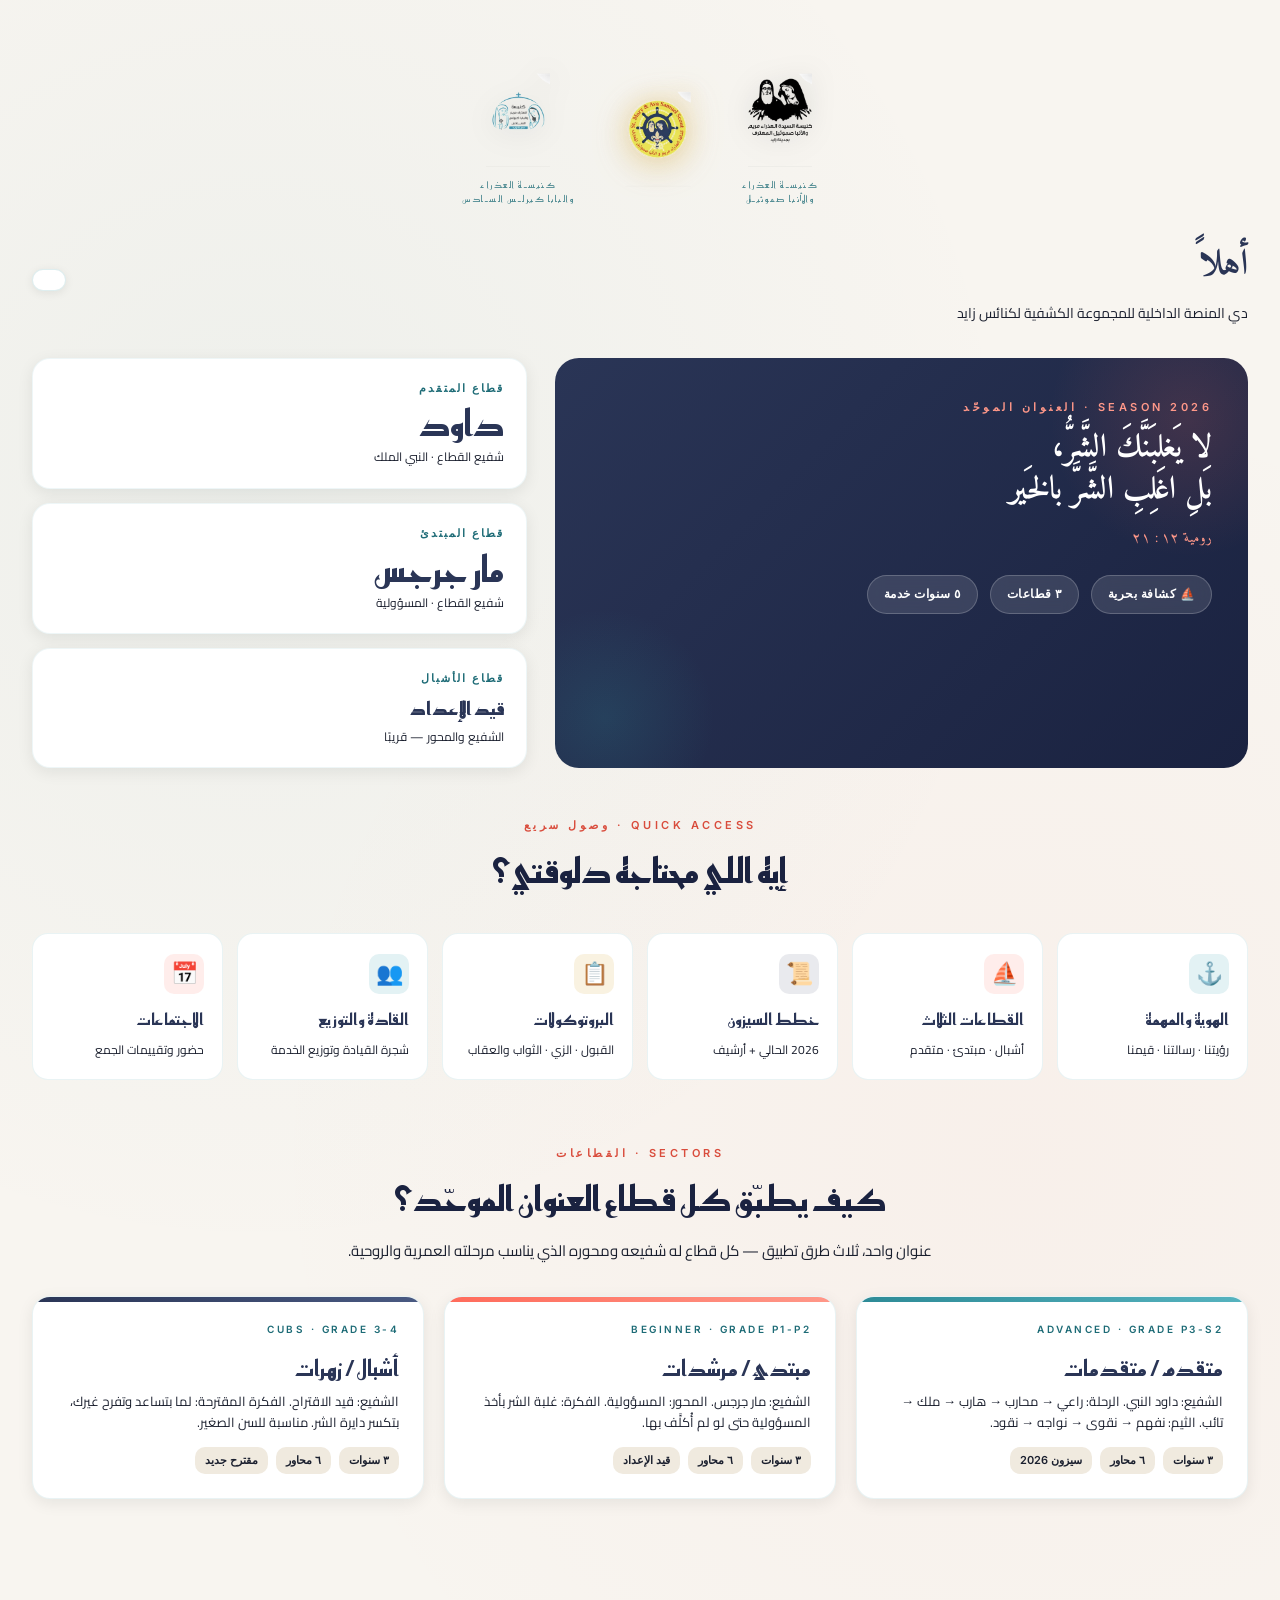
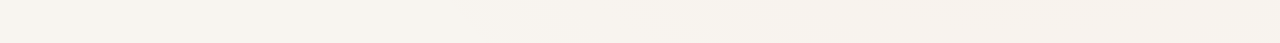
==== dashboard.html @ cb9a50dc "Add files via upload" ====
<!DOCTYPE html>
<html lang="ar" dir="rtl">
<head>
<meta charset="UTF-8">
<meta name="viewport" content="width=device-width, initial-scale=1.0">
<title>الرئيسية · كشافة كنائس زايد</title>
<link rel="preconnect" href="https://fonts.googleapis.com">
<link rel="preconnect" href="https://fonts.gstatic.com" crossorigin>
<link href="https://fonts.googleapis.com/css2?family=Amiri:ital,wght@0,400;0,700;1,400&family=Cairo:wght@300;400;600;700;900&family=Reem+Kufi:wght@400;600;700&family=Cormorant+Garamond:ital,wght@0,400;0,600;1,400&family=Inter:wght@400;500;600;700;800&display=swap" rel="stylesheet">
<link rel="stylesheet" href="assets/shared.css">
<style>
  .welcome-row {
    display: flex;
    align-items: center;
    justify-content: space-between;
    flex-wrap: wrap;
    gap: 20px;
    margin-bottom: 32px;
  }
  .welcome-msg h1 {
    font-family: var(--font-display);
    font-size: 36px;
    color: var(--indigo);
    margin-bottom: 6px;
  }
  .welcome-msg p {
    font-size: 14px;
    color: var(--ink-soft);
  }
  .today-pill {
    background: #fff;
    border: 1px solid rgba(45, 138, 150, 0.15);
    border-radius: 14px;
    padding: 10px 16px;
    font-family: var(--font-modern);
    font-size: 12px;
    letter-spacing: 1.5px;
    color: var(--teal-deep);
    font-weight: 600;
    box-shadow: 0 2px 10px var(--shadow);
  }

  .quick-grid {
    display: grid;
    grid-template-columns: repeat(auto-fit, minmax(170px, 1fr));
    gap: 14px;
  }
  .quick-tile {
    background: #fff;
    border: 1px solid rgba(45, 138, 150, 0.1);
    border-radius: 16px;
    padding: 20px 18px;
    text-decoration: none;
    color: inherit;
    transition: all 0.25s;
    display: flex;
    flex-direction: column;
    gap: 8px;
    position: relative;
    overflow: hidden;
  }
  .quick-tile:hover {
    transform: translateY(-3px);
    box-shadow: 0 10px 24px var(--shadow);
    border-color: var(--teal-light);
  }
  .quick-tile-icon {
    width: 40px;
    height: 40px;
    border-radius: 10px;
    display: flex;
    align-items: center;
    justify-content: center;
    font-family: var(--font-accent);
    font-size: 22px;
    font-weight: 700;
    margin-bottom: 4px;
  }
  .qt-icon-teal { background: var(--teal-fade); color: var(--teal-deep); }
  .qt-icon-coral { background: rgba(255, 107, 91, 0.12); color: var(--coral-deep); }
  .qt-icon-indigo { background: rgba(42, 53, 86, 0.1); color: var(--indigo); }
  .qt-icon-gold { background: rgba(212, 167, 58, 0.15); color: var(--gold-deep); }
  .quick-tile-title {
    font-family: var(--font-accent);
    font-size: 16px;
    font-weight: 700;
    color: var(--indigo);
  }
  .quick-tile-desc {
    font-size: 12px;
    color: var(--ink-soft);
    line-height: 1.5;
  }

  .sector-row {
    display: grid;
    grid-template-columns: repeat(auto-fit, minmax(280px, 1fr));
    gap: 20px;
  }
  .sector-mini {
    background: #fff;
    border-radius: 18px;
    padding: 24px;
    border: 1px solid rgba(45, 138, 150, 0.1);
    box-shadow: 0 4px 16px var(--shadow);
    text-decoration: none;
    color: inherit;
    transition: all 0.25s;
    display: block;
    position: relative;
    overflow: hidden;
  }
  .sector-mini:hover {
    transform: translateY(-4px);
    box-shadow: 0 12px 32px var(--shadow-md);
  }
  .sector-mini::before {
    content: '';
    position: absolute;
    top: 0; right: 0; left: 0;
    height: 5px;
  }
  .sm-teal::before { background: linear-gradient(90deg, var(--teal), var(--teal-light)); }
  .sm-coral::before { background: linear-gradient(90deg, var(--coral), var(--coral-light)); }
  .sm-indigo::before { background: linear-gradient(90deg, var(--indigo), var(--indigo-light)); }
  .sector-mini h3 {
    font-family: var(--font-accent);
    font-size: 22px;
    color: var(--indigo);
    margin-bottom: 4px;
    margin-top: 8px;
  }
  .sector-mini-sub {
    font-family: var(--font-modern);
    font-size: 10px;
    letter-spacing: 2.5px;
    color: var(--teal-deep);
    text-transform: uppercase;
    font-weight: 600;
    margin-bottom: 12px;
  }
  .sector-mini p {
    font-size: 13px;
    color: var(--ink-soft);
    margin-bottom: 14px;
    line-height: 1.6;
  }
  .sector-mini-meta {
    display: flex;
    gap: 8px;
    flex-wrap: wrap;
  }
  .sm-tag {
    background: var(--paper-warm);
    padding: 4px 10px;
    border-radius: 10px;
    font-size: 11px;
    font-weight: 600;
    color: var(--ink-soft);
    font-family: var(--font-modern);
  }
</style>
</head>
<body>

<div id="topnav-mount"></div>

<div class="page-wrap">

  <!-- Identity logos: church (right) · scout/gold (center, no name) · church (left) -->
  <div class="hero-logos" style="margin-top: 24px;">
    <div class="hero-logo">
      <img src="assets/logos/logo_anba_samuel.webp" alt="كنيسة العذراء والأنبا صموئيل">
      <div class="name">كنيسـة العذراء<br>والأنبا صموئيـل</div>
    </div>
    <div class="hero-logo hero-logo--gold">
      <img src="assets/logos/logo_scout.webp" alt="كشافة كنائس زايد">
      <!-- اللوجو الأصفر في النص بدون اسم تحته -->
    </div>
    <div class="hero-logo">
      <img src="assets/logos/logo_pope_kyrillos.webp" alt="كنيسة العذراء والبابا كيرلس السادس">
      <div class="name">كنيسـة العذراء<br>والبابا كيرلـس السـادس</div>
    </div>
  </div>

  <div class="welcome-row">
    <div class="welcome-msg">
      <h1 id="greeting">أهلاً</h1>
      <p id="greeting-sub">دي المنصة الداخلية للمجموعة الكشفية لكنائس زايد</p>
    </div>
    <div class="today-pill" id="today-pill"></div>
  </div>

  <!-- Season banner + stats -->
  <div class="dash-grid">
    <div class="season-banner">
      <div class="season-eyebrow">SEASON 2026 · العنوان الموحّد</div>
      <h2>لا يَغلِبَنَّكَ الشَّرُّ،<br>بَلِ اغلِبِ الشَّرَّ بالخَير</h2>
      <div class="verse-ref">رومية ١٢ : ٢١</div>
      <div class="meta">
        <span class="season-pill">⛵ كشافة بحرية</span>
        <span class="season-pill">٣ قطاعات</span>
        <span class="season-pill">٥ سنوات خدمة</span>
      </div>
    </div>

    <div style="display: flex; flex-direction: column; gap: 14px;">
      <div class="stat-card">
        <div class="stat-label">قطاع المتقدم</div>
        <div class="stat-value">داود</div>
        <div class="stat-sub">شفيع القطاع · النبي الملك</div>
      </div>
      <div class="stat-card">
        <div class="stat-label">قطاع المبتدئ</div>
        <div class="stat-value">مار جرجس</div>
        <div class="stat-sub">شفيع القطاع · المسؤولية</div>
      </div>
      <div class="stat-card">
        <div class="stat-label">قطاع الأشبال</div>
        <div class="stat-value" style="font-size: 18px; line-height: 1.4;">قيد الإعداد</div>
        <div class="stat-sub">الشفيع والمحور — قريبًا</div>
      </div>
    </div>
  </div>

  <!-- Quick access -->
  <section class="section">
    <div class="section-header">
      <div class="section-eyebrow">QUICK ACCESS · وصول سريع</div>
      <h2 class="section-title">إيه اللي محتاجه دلوقتي؟</h2>
    </div>

    <div class="quick-grid">
      <a class="quick-tile" href="identity.html">
        <div class="quick-tile-icon qt-icon-teal">⚓</div>
        <div class="quick-tile-title">الهوية والمهمة</div>
        <div class="quick-tile-desc">رؤيتنا · رسالتنا · قيمنا</div>
      </a>

      <a class="quick-tile" href="sectors.html">
        <div class="quick-tile-icon qt-icon-coral">⛵</div>
        <div class="quick-tile-title">القطاعات الثلاث</div>
        <div class="quick-tile-desc">أشبال · مبتدئ · متقدم</div>
      </a>

      <a class="quick-tile" href="seasons.html">
        <div class="quick-tile-icon qt-icon-indigo">📜</div>
        <div class="quick-tile-title">خطط السيزون</div>
        <div class="quick-tile-desc">2026 الحالي + أرشيف</div>
      </a>

      <a class="quick-tile" href="protocols.html">
        <div class="quick-tile-icon qt-icon-gold">📋</div>
        <div class="quick-tile-title">البروتوكولات</div>
        <div class="quick-tile-desc">القبول · الزي · الثواب والعقاب</div>
      </a>

      <a class="quick-tile" href="leaders.html">
        <div class="quick-tile-icon qt-icon-teal">👥</div>
        <div class="quick-tile-title">القادة والتوزيع</div>
        <div class="quick-tile-desc">شجرة القيادة وتوزيع الخدمة</div>
      </a>

      <a class="quick-tile" href="#" onclick="alert('قريبًا 🚧'); return false;">
        <div class="quick-tile-icon qt-icon-coral">📅</div>
        <div class="quick-tile-title">الاجتماعات</div>
        <div class="quick-tile-desc">حضور وتقييمات الجمع</div>
      </a>
    </div>
  </section>

  <!-- Sectors quick navigation -->
  <section class="section">
    <div class="section-header">
      <div class="section-eyebrow">SECTORS · القطاعات</div>
      <h2 class="section-title">كيف يطبّق كل قطاع العنوان الموحّد؟</h2>
      <p class="section-sub">عنوان واحد، ثلاث طرق تطبيق — كل قطاع له شفيعه ومحوره الذي يناسب مرحلته العمرية والروحية.</p>
    </div>

    <div class="sector-row">
      <a class="sector-mini sm-teal" href="sectors.html#advanced">
        <div class="sector-mini-sub">ADVANCED · GRADE P3-S2</div>
        <h3>متقدم / متقدمات</h3>
        <p>الشفيع: داود النبي. الرحلة: راعي → محارب → هارب → ملك → تائب. الثيم: نفهم → نقوى → نواجه → نقود.</p>
        <div class="sector-mini-meta">
          <span class="sm-tag">٣ سنوات</span>
          <span class="sm-tag">٦ محاور</span>
          <span class="sm-tag">سيزون 2026</span>
        </div>
      </a>

      <a class="sector-mini sm-coral" href="sectors.html#beginner">
        <div class="sector-mini-sub">BEGINNER · GRADE P1-P2</div>
        <h3>مبتدئ / مرشدات</h3>
        <p>الشفيع: مار جرجس. المحور: المسؤولية. الفكرة: غلبة الشر بأخذ المسؤولية حتى لو لم أُكلَّف بها.</p>
        <div class="sector-mini-meta">
          <span class="sm-tag">٣ سنوات</span>
          <span class="sm-tag">٦ محاور</span>
          <span class="sm-tag">قيد الإعداد</span>
        </div>
      </a>

      <a class="sector-mini sm-indigo" href="sectors.html#cubs">
        <div class="sector-mini-sub">CUBS · GRADE 3-4</div>
        <h3>أشبال / زهرات</h3>
        <p>الشفيع: قيد الاقتراح. الفكرة المقترحة: لما بتساعد وتفرح غيرك، بتكسر دايرة الشر. مناسبة للسن الصغير.</p>
        <div class="sector-mini-meta">
          <span class="sm-tag">٣ سنوات</span>
          <span class="sm-tag">٦ محاور</span>
          <span class="sm-tag">مقترح جديد</span>
        </div>
      </a>
    </div>
  </section>

</div>

<div id="footer-mount"></div>

<script src="assets/zs.js"></script>
<script>
  const u = ZS.requireAuth();
  if (u) {
    ZS.mountChrome('dashboard');
    document.getElementById('greeting').textContent = `أهلاً ${u.name} 🌊`;

    // Today pill
    const months = ['يناير','فبراير','مارس','أبريل','مايو','يونيو','يوليو','أغسطس','سبتمبر','أكتوبر','نوفمبر','ديسمبر'];
    const days = ['الأحد','الإثنين','الثلاثاء','الأربعاء','الخميس','الجمعة','السبت'];
    const d = new Date();
    document.getElementById('today-pill').textContent =
      `${days[d.getDay()]} · ${d.getDate()} ${months[d.getMonth()]} ${d.getFullYear()}`;
  }
</script>

</body>
</html>
---- assets/shared.css ----
/* ========================================================================
   ZAYED SCOUT SYSTEM — Shared Design System
   مبني على season_plan_v4_1.html · Teal + Coral + Indigo + Paper
   ======================================================================== */

:root {
  /* ===== Ink & Paper ===== */
  --ink: #0f1419;
  --ink-soft: #1a1f2e;
  --paper: #f8f5f0;
  --paper-warm: #f0eadf;
  --paper-deep: #e8e0d0;

  /* ===== Primary: Teal (البحر) ===== */
  --teal: #2d8a96;
  --teal-deep: #1d6b76;
  --teal-light: #56b3bf;
  --teal-fade: #e3f2f4;

  /* ===== Accent: Coral (الحيوية) ===== */
  --coral: #ff6b5b;
  --coral-deep: #d94c3c;
  --coral-light: #ff9889;

  /* ===== Secondary: Indigo (العمق) ===== */
  --indigo: #2a3556;
  --indigo-deep: #1a2240;
  --indigo-light: #4a5a82;

  /* ===== Gold (للتفاصيل) ===== */
  --gold: #d4a73a;
  --gold-deep: #a8841e;

  /* ===== Status ===== */
  --burgundy: #8b1e3f;
  --rust: #c75d3e;
  --success: #1d9e75;
  --warning: #ba7517;

  /* ===== Functional ===== */
  --shadow: rgba(15, 20, 25, 0.08);
  --shadow-md: rgba(15, 20, 25, 0.15);
  --shadow-deep: rgba(15, 20, 25, 0.35);

  /* ===== Fonts ===== */
  --font-display: 'Amiri', serif;
  --font-body: 'Cairo', sans-serif;
  --font-accent: 'Reem Kufi', sans-serif;
  --font-latin: 'Cormorant Garamond', serif;
  --font-modern: 'Inter', sans-serif;
}

* { box-sizing: border-box; margin: 0; padding: 0; }
html { scroll-behavior: smooth; }

body {
  font-family: var(--font-body);
  background: var(--paper);
  color: var(--ink);
  line-height: 1.7;
  min-height: 100vh;
  background-image:
    radial-gradient(circle at 20% 30%, rgba(45, 138, 150, 0.05) 0%, transparent 50%),
    radial-gradient(circle at 80% 70%, rgba(255, 107, 91, 0.04) 0%, transparent 50%);
}

/* ============ ANIMATIONS ============ */
@keyframes float {
  0%, 100% { transform: translateY(0); }
  50% { transform: translateY(-10px); }
}
@keyframes fade-in-up {
  from { opacity: 0; transform: translateY(30px); }
  to { opacity: 1; transform: translateY(0); }
}
@keyframes fade-in {
  from { opacity: 0; }
  to { opacity: 1; }
}
@keyframes slide-in-right {
  from { opacity: 0; transform: translateX(-30px); }
  to { opacity: 1; transform: translateX(0); }
}
@keyframes shimmer-line {
  0% { transform: translateX(-100%); }
  100% { transform: translateX(100%); }
}
@keyframes wave {
  0%, 100% { transform: translateY(0); }
  50% { transform: translateY(-4px); }
}

/* ============ TOP NAV BAR ============ */
.topnav {
  position: sticky;
  top: 0;
  z-index: 100;
  background: rgba(248, 245, 240, 0.92);
  backdrop-filter: blur(12px);
  -webkit-backdrop-filter: blur(12px);
  border-bottom: 1px solid rgba(45, 138, 150, 0.15);
  padding: 14px 0;
}
.topnav-inner {
  max-width: 1280px;
  margin: 0 auto;
  padding: 0 32px;
  display: flex;
  align-items: center;
  justify-content: space-between;
  gap: 24px;
}
.brand {
  display: flex;
  align-items: center;
  gap: 12px;
  text-decoration: none;
  color: var(--ink);
}
.brand-mark {
  width: 42px;
  height: 42px;
  border-radius: 50%;
  background: linear-gradient(135deg, var(--teal) 0%, var(--teal-deep) 100%);
  color: #fff;
  display: flex;
  align-items: center;
  justify-content: center;
  font-family: var(--font-accent);
  font-weight: 700;
  font-size: 18px;
  box-shadow: 0 4px 14px rgba(45, 138, 150, 0.35);
  position: relative;
  overflow: hidden;
}
.brand-mark::after {
  content: '';
  position: absolute;
  inset: 0;
  background: linear-gradient(120deg, transparent 30%, rgba(255,255,255,0.25) 50%, transparent 70%);
  animation: shimmer-line 4s infinite;
}
/* Variant: real logo image instead of text mark */
.brand-mark--logo {
  background: #fff;
  padding: 4px;
  box-shadow: 0 4px 14px rgba(212, 167, 58, 0.3);
}
.brand-mark--logo::after { display: none; }
.brand-mark--logo img {
  width: 100%;
  height: 100%;
  object-fit: contain;
  display: block;
}
.brand-name {
  font-family: var(--font-accent);
  font-size: 16px;
  font-weight: 700;
  letter-spacing: 0.5px;
  line-height: 1.2;
}
.brand-sub {
  font-family: var(--font-modern);
  font-size: 10px;
  letter-spacing: 2.5px;
  color: var(--teal-deep);
  text-transform: uppercase;
}
.nav-links {
  display: flex;
  align-items: center;
  gap: 4px;
  list-style: none;
}
.nav-links a {
  display: inline-block;
  padding: 8px 14px;
  font-size: 14px;
  font-weight: 600;
  color: var(--ink-soft);
  text-decoration: none;
  border-radius: 8px;
  transition: all 0.2s ease;
}
.nav-links a:hover {
  background: var(--teal-fade);
  color: var(--teal-deep);
}
.nav-links a.active {
  background: var(--teal);
  color: #fff;
}
.user-chip {
  display: flex;
  align-items: center;
  gap: 10px;
  padding: 6px 8px 6px 14px;
  background: rgba(45, 138, 150, 0.08);
  border-radius: 24px;
  font-size: 13px;
  font-weight: 600;
  color: var(--teal-deep);
  border: 1px solid rgba(45, 138, 150, 0.18);
}
.user-chip-avatar {
  width: 30px;
  height: 30px;
  border-radius: 50%;
  background: linear-gradient(135deg, var(--coral) 0%, var(--coral-deep) 100%);
  color: #fff;
  display: flex;
  align-items: center;
  justify-content: center;
  font-size: 12px;
  font-weight: 700;
}
.user-chip-logout {
  cursor: pointer;
  background: none;
  border: none;
  color: var(--burgundy);
  font-size: 12px;
  font-weight: 700;
  padding: 4px 8px;
  border-radius: 6px;
  font-family: var(--font-body);
}
.user-chip-logout:hover { background: rgba(139, 30, 63, 0.08); }

/* ============ MAIN WRAPPER ============ */
.page-wrap {
  max-width: 1280px;
  margin: 0 auto;
  padding: 48px 32px 80px;
  animation: fade-in-up 0.7s ease;
}

/* ============ PAGE HERO ============ */
.page-hero {
  text-align: center;
  margin-bottom: 56px;
  padding: 56px 32px 48px;
  background: linear-gradient(135deg, rgba(45, 138, 150, 0.05) 0%, rgba(255, 107, 91, 0.04) 100%);
  border-radius: 24px;
  position: relative;
  overflow: hidden;
}
.page-hero::before {
  content: '';
  position: absolute;
  top: -60px;
  right: -60px;
  width: 200px;
  height: 200px;
  background: radial-gradient(circle, rgba(45, 138, 150, 0.1) 0%, transparent 70%);
  border-radius: 50%;
  animation: float 6s ease-in-out infinite;
}
.page-hero::after {
  content: '';
  position: absolute;
  bottom: -60px;
  left: -60px;
  width: 220px;
  height: 220px;
  background: radial-gradient(circle, rgba(255, 107, 91, 0.08) 0%, transparent 70%);
  border-radius: 50%;
  animation: float 8s ease-in-out infinite reverse;
}
.page-hero-eyebrow {
  font-family: var(--font-modern);
  font-size: 12px;
  letter-spacing: 4px;
  color: var(--teal-deep);
  font-weight: 600;
  text-transform: uppercase;
  margin-bottom: 14px;
  position: relative;
}
.page-hero h1 {
  font-family: var(--font-display);
  font-size: clamp(36px, 5vw, 56px);
  font-weight: 700;
  color: var(--indigo);
  margin-bottom: 16px;
  line-height: 1.2;
  position: relative;
}
.page-hero p {
  font-size: 17px;
  color: var(--ink-soft);
  max-width: 680px;
  margin: 0 auto;
  position: relative;
}
.page-hero .verse {
  margin-top: 24px;
  font-family: var(--font-display);
  font-style: italic;
  font-size: 18px;
  color: var(--coral-deep);
  position: relative;
}

/* ============ SECTION ============ */
.section {
  margin-bottom: 64px;
  animation: fade-in-up 0.7s ease;
}
.section-header {
  margin-bottom: 32px;
  text-align: center;
}
.section-eyebrow {
  font-family: var(--font-modern);
  font-size: 11px;
  letter-spacing: 3.5px;
  color: var(--coral-deep);
  font-weight: 600;
  text-transform: uppercase;
  margin-bottom: 8px;
}
.section-title {
  font-family: var(--font-accent);
  font-size: clamp(26px, 3vw, 34px);
  font-weight: 700;
  color: var(--indigo-deep);
  margin-bottom: 10px;
}
.section-sub {
  font-size: 15px;
  color: var(--ink-soft);
  max-width: 620px;
  margin: 0 auto;
}

/* ============ CARDS GRID ============ */
.grid {
  display: grid;
  gap: 24px;
}
.grid-2 { grid-template-columns: repeat(auto-fit, minmax(360px, 1fr)); }
.grid-3 { grid-template-columns: repeat(auto-fit, minmax(280px, 1fr)); }
.grid-4 { grid-template-columns: repeat(auto-fit, minmax(220px, 1fr)); }

/* ============ CARD ============ */
.card {
  background: #fff;
  border-radius: 18px;
  padding: 28px;
  box-shadow: 0 4px 20px var(--shadow);
  border: 1px solid rgba(45, 138, 150, 0.08);
  transition: all 0.3s ease;
  position: relative;
  overflow: hidden;
}
.card:hover {
  transform: translateY(-4px);
  box-shadow: 0 12px 32px var(--shadow-md);
  border-color: rgba(45, 138, 150, 0.2);
}
.card-link {
  text-decoration: none;
  color: inherit;
  display: block;
}
.card-eyebrow {
  font-family: var(--font-modern);
  font-size: 10px;
  letter-spacing: 3px;
  color: var(--teal-deep);
  font-weight: 600;
  text-transform: uppercase;
  margin-bottom: 10px;
}
.card-title {
  font-family: var(--font-accent);
  font-size: 22px;
  font-weight: 700;
  color: var(--indigo);
  margin-bottom: 8px;
}
.card-desc {
  font-size: 14px;
  color: var(--ink-soft);
  line-height: 1.6;
}
.card-cta {
  margin-top: 18px;
  display: inline-flex;
  align-items: center;
  gap: 8px;
  font-size: 13px;
  font-weight: 700;
  color: var(--coral-deep);
}

/* Card variants by sector */
.card-teal::before {
  content: '';
  position: absolute;
  top: 0; right: 0; left: 0;
  height: 4px;
  background: linear-gradient(90deg, var(--teal) 0%, var(--teal-light) 100%);
}
.card-coral::before {
  content: '';
  position: absolute;
  top: 0; right: 0; left: 0;
  height: 4px;
  background: linear-gradient(90deg, var(--coral) 0%, var(--coral-light) 100%);
}
.card-indigo::before {
  content: '';
  position: absolute;
  top: 0; right: 0; left: 0;
  height: 4px;
  background: linear-gradient(90deg, var(--indigo) 0%, var(--indigo-light) 100%);
}
.card-gold::before {
  content: '';
  position: absolute;
  top: 0; right: 0; left: 0;
  height: 4px;
  background: linear-gradient(90deg, var(--gold) 0%, var(--gold-deep) 100%);
}

/* ============ BUTTONS ============ */
.btn {
  display: inline-flex;
  align-items: center;
  justify-content: center;
  gap: 10px;
  padding: 14px 28px;
  border-radius: 12px;
  font-family: var(--font-body);
  font-size: 15px;
  font-weight: 700;
  text-decoration: none;
  cursor: pointer;
  border: none;
  transition: all 0.25s ease;
  letter-spacing: 0.3px;
}
.btn-primary {
  background: linear-gradient(135deg, var(--teal) 0%, var(--teal-deep) 100%);
  color: #fff;
  box-shadow: 0 4px 16px rgba(45, 138, 150, 0.35);
}
.btn-primary:hover {
  transform: translateY(-2px);
  box-shadow: 0 8px 24px rgba(45, 138, 150, 0.5);
}
.btn-coral {
  background: linear-gradient(135deg, var(--coral) 0%, var(--coral-deep) 100%);
  color: #fff;
  box-shadow: 0 4px 16px rgba(255, 107, 91, 0.35);
}
.btn-coral:hover {
  transform: translateY(-2px);
  box-shadow: 0 8px 24px rgba(255, 107, 91, 0.5);
}
.btn-ghost {
  background: transparent;
  color: var(--teal-deep);
  border: 2px solid var(--teal);
}
.btn-ghost:hover { background: var(--teal-fade); }

/* ============ FOOTER ============ */
.footer {
  border-top: 1px solid rgba(45, 138, 150, 0.15);
  padding: 32px;
  margin-top: 80px;
  text-align: center;
  font-family: var(--font-modern);
  font-size: 12px;
  letter-spacing: 1.5px;
  color: var(--ink-soft);
  background: rgba(255, 255, 255, 0.4);
}
.footer-verse {
  font-family: var(--font-display);
  font-size: 14px;
  color: var(--coral-deep);
  font-style: italic;
  margin-bottom: 8px;
  letter-spacing: 0;
}

/* ============ AUTH PAGE SPECIFIC ============ */
.auth-wrap {
  min-height: 100vh;
  display: flex;
  align-items: center;
  justify-content: center;
  padding: 40px 20px;
  position: relative;
  overflow: hidden;
}
.auth-wrap::before, .auth-wrap::after {
  content: '';
  position: absolute;
  border-radius: 50%;
  z-index: 0;
}
.auth-wrap::before {
  top: -150px; right: -150px;
  width: 500px; height: 500px;
  background: radial-gradient(circle, rgba(45, 138, 150, 0.12) 0%, transparent 70%);
  animation: float 10s ease-in-out infinite;
}
.auth-wrap::after {
  bottom: -150px; left: -150px;
  width: 500px; height: 500px;
  background: radial-gradient(circle, rgba(255, 107, 91, 0.1) 0%, transparent 70%);
  animation: float 12s ease-in-out infinite reverse;
}
.auth-card {
  background: #fff;
  border-radius: 28px;
  padding: 48px 40px;
  box-shadow: 0 24px 60px var(--shadow-md);
  max-width: 460px;
  width: 100%;
  position: relative;
  z-index: 1;
  border: 1px solid rgba(45, 138, 150, 0.1);
}
.auth-brand {
  text-align: center;
  margin-bottom: 32px;
}
.auth-brand-mark {
  width: 84px;
  height: 84px;
  margin: 0 auto 16px;
  border-radius: 50%;
  background: linear-gradient(135deg, var(--teal) 0%, var(--teal-deep) 100%);
  display: flex;
  align-items: center;
  justify-content: center;
  font-family: var(--font-accent);
  font-weight: 700;
  font-size: 36px;
  color: #fff;
  box-shadow: 0 12px 32px rgba(45, 138, 150, 0.4);
  position: relative;
  overflow: hidden;
}
.auth-brand-mark::after {
  content: '';
  position: absolute;
  inset: 0;
  background: linear-gradient(120deg, transparent 30%, rgba(255,255,255,0.3) 50%, transparent 70%);
  animation: shimmer-line 4s infinite;
}
.auth-brand h1 {
  font-family: var(--font-accent);
  font-size: 24px;
  font-weight: 700;
  color: var(--indigo);
  margin-bottom: 4px;
}
.auth-brand p {
  font-family: var(--font-modern);
  font-size: 11px;
  letter-spacing: 3px;
  color: var(--teal-deep);
  text-transform: uppercase;
  font-weight: 600;
}
.form-group {
  margin-bottom: 20px;
}
.form-label {
  display: block;
  font-size: 13px;
  font-weight: 700;
  color: var(--ink-soft);
  margin-bottom: 8px;
}
.form-input {
  width: 100%;
  padding: 14px 18px;
  font-family: var(--font-body);
  font-size: 15px;
  background: var(--paper);
  border: 2px solid rgba(45, 138, 150, 0.15);
  border-radius: 12px;
  color: var(--ink);
  transition: all 0.2s;
  direction: rtl;
}
.form-input:focus {
  outline: none;
  border-color: var(--teal);
  background: #fff;
  box-shadow: 0 0 0 4px rgba(45, 138, 150, 0.1);
}
.form-error {
  background: rgba(139, 30, 63, 0.08);
  color: var(--burgundy);
  padding: 12px 16px;
  border-radius: 10px;
  font-size: 13px;
  font-weight: 600;
  margin-bottom: 16px;
  border-right: 3px solid var(--burgundy);
  display: none;
}
.form-error.show { display: block; }
.form-hint {
  text-align: center;
  margin-top: 20px;
  font-size: 12px;
  color: var(--ink-soft);
}
.auth-foot {
  margin-top: 24px;
  padding-top: 20px;
  border-top: 1px solid rgba(45, 138, 150, 0.1);
  text-align: center;
  font-family: var(--font-display);
  font-style: italic;
  font-size: 14px;
  color: var(--coral-deep);
}

/* ============ HERO LOGOS (from v4_1) ============ */
.hero-logos {
  display: flex;
  align-items: center;
  justify-content: center;
  gap: 36px;
  margin: 0 auto 28px;
  flex-wrap: wrap;
  animation: fade-in-up 0.8s ease-out 0.1s both;
  position: relative;
  z-index: 2;
}
.hero-logo {
  display: flex;
  flex-direction: column;
  align-items: center;
  gap: 10px;
  transition: transform 0.4s cubic-bezier(0.34, 1.56, 0.64, 1);
}
.hero-logo:hover { transform: translateY(-6px) scale(1.04); }
.hero-logo:nth-child(1) { animation: float 6s ease-in-out infinite; animation-delay: 0s; }
.hero-logo:nth-child(2) { animation: float 6s ease-in-out infinite; animation-delay: 1s; }
.hero-logo:nth-child(3) { animation: float 6s ease-in-out infinite; animation-delay: 2s; }
.hero-logo img {
  height: 96px;
  width: auto;
  max-width: 110px;
  object-fit: contain;
  filter: drop-shadow(0 4px 14px rgba(15, 20, 25, 0.15));
  transition: filter 0.4s, transform 0.4s;
}
/* The center (gold/scout) logo gets a warm glow */
.hero-logo--gold img {
  filter: drop-shadow(0 6px 18px rgba(212, 167, 58, 0.4))
          drop-shadow(0 0 10px rgba(212, 167, 58, 0.2));
}
.hero-logo:hover img { filter: drop-shadow(0 10px 22px rgba(15, 20, 25, 0.25)); }
.hero-logo:hover.hero-logo--gold img {
  filter: drop-shadow(0 12px 28px rgba(212, 167, 58, 0.55))
          drop-shadow(0 0 16px rgba(255, 107, 91, 0.25));
}
.hero-logo .name {
  font-family: var(--font-accent);
  font-size: 9px;
  letter-spacing: 1.5px;
  color: var(--teal-deep);
  text-align: center;
  max-width: 120px;
  line-height: 1.6;
  opacity: 0.75;
  transition: opacity 0.3s, color 0.3s;
}
.hero-logo:hover .name { opacity: 1; color: var(--coral-deep); }

/* Small variant — for tight spaces like the login card */
.hero-logos--sm { gap: 20px; margin-bottom: 18px; }
.hero-logos--sm .hero-logo img { height: 68px; max-width: 80px; }
.hero-logos--sm .hero-logo .name {
  font-size: 8px;
  max-width: 84px;
  letter-spacing: 0.8px;
}

@media (max-width: 600px) {
  .hero-logos { gap: 22px; }
  .hero-logo img { height: 78px; max-width: 92px; }
}

/* ============ DASHBOARD SPECIFIC ============ */
.dash-grid {
  display: grid;
  grid-template-columns: 1.4fr 1fr;
  gap: 28px;
  margin-bottom: 48px;
}
@media (max-width: 900px) {
  .dash-grid { grid-template-columns: 1fr; }
}
.season-banner {
  background: linear-gradient(135deg, var(--indigo) 0%, var(--indigo-deep) 100%);
  color: #fff;
  border-radius: 24px;
  padding: 40px 36px;
  position: relative;
  overflow: hidden;
}
.season-banner::before {
  content: '';
  position: absolute;
  top: -80px; right: -80px;
  width: 280px; height: 280px;
  background: radial-gradient(circle, rgba(255, 107, 91, 0.15) 0%, transparent 70%);
  border-radius: 50%;
}
.season-banner::after {
  content: '';
  position: absolute;
  bottom: -60px; left: -60px;
  width: 220px; height: 220px;
  background: radial-gradient(circle, rgba(45, 138, 150, 0.2) 0%, transparent 70%);
  border-radius: 50%;
}
.season-eyebrow {
  font-family: var(--font-modern);
  font-size: 11px;
  letter-spacing: 3.5px;
  color: var(--coral-light);
  font-weight: 600;
  margin-bottom: 12px;
  position: relative;
}
.season-banner h2 {
  font-family: var(--font-display);
  font-size: 32px;
  line-height: 1.3;
  margin-bottom: 14px;
  position: relative;
}
.season-banner .verse-ref {
  font-family: var(--font-display);
  font-style: italic;
  font-size: 15px;
  color: var(--coral-light);
  margin-bottom: 24px;
  position: relative;
}
.season-banner .meta {
  display: flex;
  flex-wrap: wrap;
  gap: 12px;
  position: relative;
  margin-top: 24px;
}
.season-pill {
  background: rgba(255, 255, 255, 0.12);
  border: 1px solid rgba(255, 255, 255, 0.2);
  padding: 8px 16px;
  border-radius: 20px;
  font-size: 12px;
  font-weight: 600;
  font-family: var(--font-modern);
  letter-spacing: 0.5px;
  backdrop-filter: blur(8px);
}

.stat-card {
  background: #fff;
  border-radius: 18px;
  padding: 20px 22px;
  box-shadow: 0 4px 16px var(--shadow);
  border: 1px solid rgba(45, 138, 150, 0.08);
}
.stat-label {
  font-family: var(--font-modern);
  font-size: 11px;
  letter-spacing: 2px;
  color: var(--teal-deep);
  font-weight: 600;
  text-transform: uppercase;
  margin-bottom: 8px;
}
.stat-value {
  font-family: var(--font-accent);
  font-size: 36px;
  font-weight: 700;
  color: var(--indigo);
  line-height: 1;
  margin-bottom: 6px;
}
.stat-sub {
  font-size: 12px;
  color: var(--ink-soft);
}

.quick-actions {
  display: grid;
  grid-template-columns: repeat(2, 1fr);
  gap: 14px;
}

/* ============ UTILS ============ */
.text-center { text-align: center; }
.mb-0 { margin-bottom: 0; }
.mb-2 { margin-bottom: 16px; }
.mb-4 { margin-bottom: 32px; }
.mt-2 { margin-top: 16px; }
.mt-4 { margin-top: 32px; }

/* ============ RESPONSIVE ============ */
@media (max-width: 720px) {
  .topnav-inner { padding: 0 16px; flex-wrap: wrap; gap: 12px; }
  .nav-links { flex-wrap: wrap; }
  .page-wrap { padding: 32px 16px 60px; }
  .page-hero { padding: 36px 20px 32px; }
  .card { padding: 22px; }
  .brand-name { font-size: 14px; }
  .brand-sub { font-size: 9px; letter-spacing: 1.5px; }
}
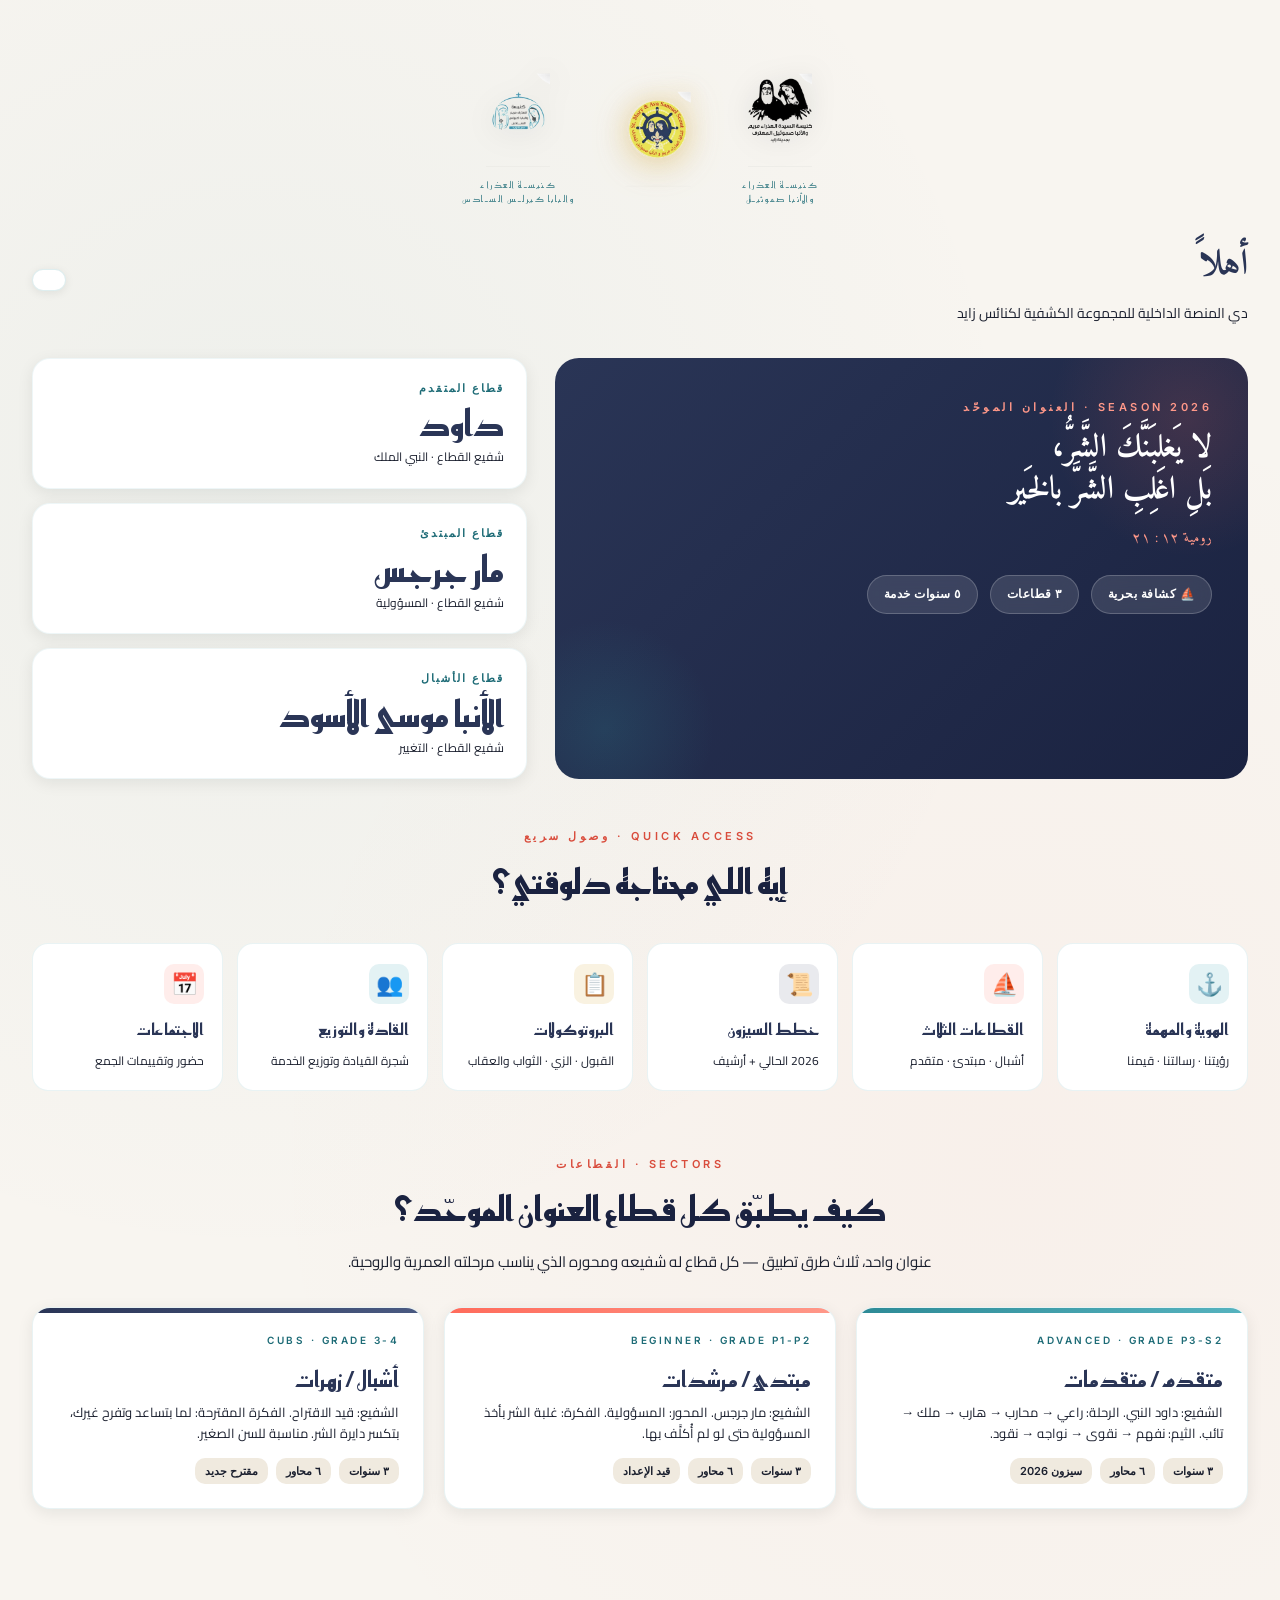
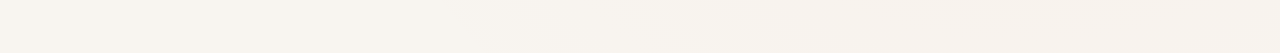
==== commit 48c48150: "Add files via upload" ====
--- a/dashboard.html
+++ b/dashboard.html
@@ -217,8 +217,8 @@
       </div>
       <div class="stat-card">
         <div class="stat-label">قطاع الأشبال</div>
-        <div class="stat-value" style="font-size: 18px; line-height: 1.4;">قيد الإعداد</div>
-        <div class="stat-sub">الشفيع والمحور — قريبًا</div>
+        <div class="stat-value">الأنبا موسى الأسود</div>
+        <div class="stat-sub">شفيع القطاع · التغيير</div>
       </div>
     </div>
   </div>
@@ -278,7 +278,7 @@
     </div>
 
     <div class="sector-row">
-      <a class="sector-mini sm-teal" href="sectors.html#advanced">
+      <a class="sector-mini sm-teal" href="sector_advanced.html">
         <div class="sector-mini-sub">ADVANCED · GRADE P3-S2</div>
         <h3>متقدم / متقدمات</h3>
         <p>الشفيع: داود النبي. الرحلة: راعي → محارب → هارب → ملك → تائب. الثيم: نفهم → نقوى → نواجه → نقود.</p>
@@ -289,7 +289,7 @@
         </div>
       </a>
 
-      <a class="sector-mini sm-coral" href="sectors.html#beginner">
+      <a class="sector-mini sm-coral" href="sector_junior.html">
         <div class="sector-mini-sub">BEGINNER · GRADE P1-P2</div>
         <h3>مبتدئ / مرشدات</h3>
         <p>الشفيع: مار جرجس. المحور: المسؤولية. الفكرة: غلبة الشر بأخذ المسؤولية حتى لو لم أُكلَّف بها.</p>
@@ -300,7 +300,7 @@
         </div>
       </a>
 
-      <a class="sector-mini sm-indigo" href="sectors.html#cubs">
+      <a class="sector-mini sm-indigo" href="sector_cubs.html">
         <div class="sector-mini-sub">CUBS · GRADE 3-4</div>
         <h3>أشبال / زهرات</h3>
         <p>الشفيع: قيد الاقتراح. الفكرة المقترحة: لما بتساعد وتفرح غيرك، بتكسر دايرة الشر. مناسبة للسن الصغير.</p>
